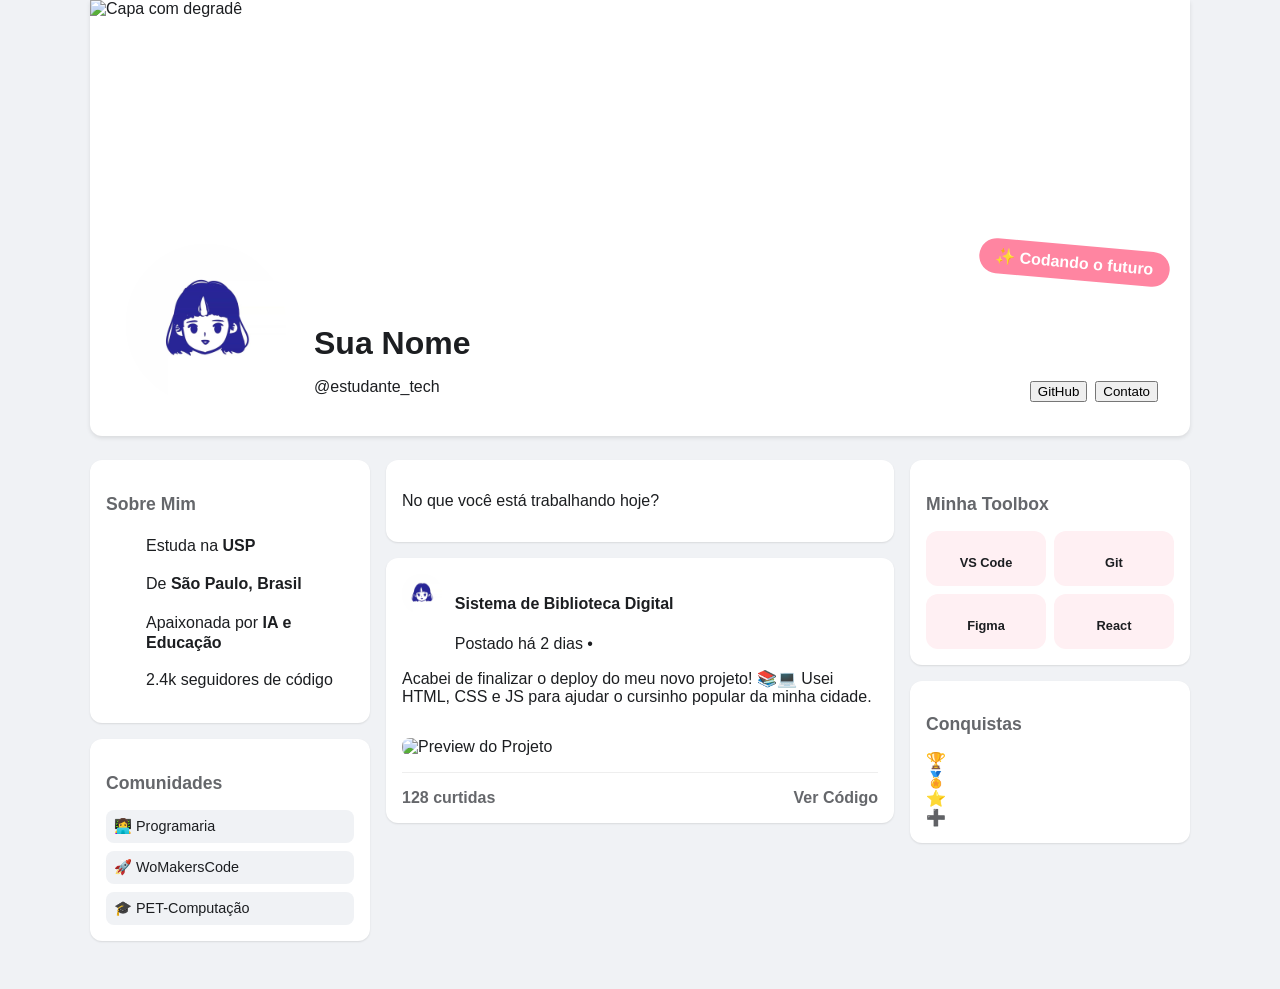
==== templates/portfolio02/index.html @ 7e961a70 "chore: organiza pastas" ====
<!DOCTYPE html>
<html lang="pt-BR">
<head>
    <meta charset="UTF-8">
    <meta name="viewport" content="width=device-width, initial-scale=1.0">
    <title>Tech Profile | Meu Portfólio</title>
    <link rel="stylesheet" href="style.css">
    <script src="https://unpkg.com/@phosphor-icons/web"></script>
</head>
<body>

    <div class="social-container">
        <header class="profile-header">
            <div class="cover-photo">
                <img src="https://images.unsplash.com/photo-1557683316-973673baf926" alt="Capa com degradê">
                <div class="sticker">✨ Codando o futuro</div>
            </div>
            
            <div class="profile-info-bar">
                <div class="avatar-wrapper">
                    <img src="./profile_photo.jpg" alt="Minha Foto" class="profile-pic">
                </div>
                
                <div class="user-meta">
                    <h1>Sua Nome <i class="ph ph-seal-check-fill"></i></h1>
                    <p>@estudante_tech</p>
                </div>

                <div class="action-buttons">
                    <button class="btn-primary"><i class="ph ph-github-logo"></i> GitHub</button>
                    <button class="btn-secondary"><i class="ph ph-messenger-logo"></i> Contato</button>
                </div>
            </div>
        </header>

        <main class="main-content">
            
            <aside class="sidebar-left">
                <section class="card widget">
                    <h3>Sobre Mim</h3>
                    <ul class="details-list">
                        <li><i class="ph ph-graduation-cap"></i> Estuda na <strong>USP</strong></li>
                        <li><i class="ph ph-map-pin"></i> De <strong>São Paulo, Brasil</strong></li>
                        <li><i class="ph ph-heart"></i> Apaixonada por <strong>IA e Educação</strong></li>
                        <li><i class="ph ph-rss"></i> 2.4k seguidores de código</li>
                    </ul>
                </section>

                <section class="card widget">
                    <h3>Comunidades</h3>
                    <div class="community-grid">
                        <div class="comm-item">👩‍💻 Programaria</div>
                        <div class="comm-item">🚀 WoMakersCode</div>
                        <div class="comm-item">🎓 PET-Computação</div>
                    </div>
                </section>
            </aside>

            <section class="feed-area">
                <div class="card status-update">
                    <p>No que você está trabalhando hoje?</p>
                </div>

                <article class="card project-post">
                    <div class="post-header">
                        <img src="./profile_photo.jpg" alt="Avatar" class="mini-avatar">
                        <div>
                            <h4>Sistema de Biblioteca Digital</h4>
                            <span>Postado há 2 dias • <i class="ph ph-globe"></i></span>
                        </div>
                    </div>
                    <div class="post-content">
                        <p>Acabei de finalizar o deploy do meu novo projeto! 📚💻 Usei HTML, CSS e JS para ajudar o cursinho popular da minha cidade.</p>
                        <img src="https://images.unsplash.com/photo-1498050108023-c5249f4df085" alt="Preview do Projeto" class="post-image">
                    </div>
                    <div class="post-actions">
                        <span><i class="ph ph-heart"></i> 128 curtidas</span>
                        <span><i class="ph ph-share-network"></i> Ver Código</span>
                    </div>
                </article>
            </section>

            <aside class="sidebar-right">
                <section class="card widget">
                    <h3>Minha Toolbox</h3>
                    <div class="tools-grid">
                        <div class="tool-card">
                            <i class="ph ph-code"></i>
                            <span>VS Code</span>
                        </div>
                        <div class="tool-card">
                            <i class="ph ph-terminal-window"></i>
                            <span>Git</span>
                        </div>
                        <div class="tool-card">
                            <i class="ph ph-palette"></i>
                            <span>Figma</span>
                        </div>
                        <div class="tool-card">
                            <i class="ph ph-layout"></i>
                            <span>React</span>
                        </div>
                    </div>
                </section>

                <section class="card widget">
                    <h3>Conquistas</h3>
                    <div class="highlights-grid">
                        <div class="highlight-circle">🏆</div>
                        <div class="highlight-circle">🏅</div>
                        <div class="highlight-circle">⭐</div>
                        <div class="highlight-circle">➕</div>
                    </div>
                </section>
            </aside>

        </main>
    </div>

</body>
</html>
---- templates/portfolio02/style.css ----
:root {
    --bg-social: #f0f2f5;
    --brand-color: #ff85a1;
    --header-color: #6b46c1;
    --white: #ffffff;
    --text-main: #1c1e21;
    --text-sub: #65676b;
    --radius: 12px;
}

body {
    background-color: var(--bg-social);
    font-family: 'Segoe UI', Helvetica, Arial, sans-serif;
    color: var(--text-main);
    margin: 0;
}

.social-container {
    max-width: 1100px;
    margin: 0 auto;
    padding-bottom: 2rem;
}

.profile-header {
    background-color: var(--white);
    border-radius: 0 0 var(--radius) var(--radius);
    overflow: hidden;
    box-shadow: 0 2px 4px rgba(0,0,0,0.1);
    margin-bottom: 1.5rem;
}

.cover-photo {
    height: 300px;
    position: relative;
}

.cover-photo img {
    width: 100%;
    height: 100%;
    object-fit: cover;
}

.sticker {
    position: absolute;
    bottom: 20px;
    right: 20px;
    background: var(--brand-color);
    color: white;
    padding: 0.5rem 1rem;
    border-radius: 50px;
    font-weight: bold;
    transform: rotate(5deg);
}

.profile-info-bar {
    padding: 0 2rem 1.5rem;
    display: flex;
    align-items: flex-end;
    gap: 1.5rem;
    margin-top: -60px;
}

.profile-pic {
    width: 160px;
    height: 160px;
    border-radius: 50%;
    border: 4px solid var(--white);
    background-color: #eee;
}

.user-meta h1 {
    font-size: 2rem;
    margin-bottom: 0;
}

.user-meta h1 i { color: #1877f2; font-size: 1.2rem; }

.action-buttons {
    margin-left: auto;
    display: flex;
    gap: 0.5rem;
    padding-bottom: 10px;
}

.main-content {
    display: grid;
    grid-template-columns: 280px 1fr 280px;
    gap: 1rem;
}

.card {
    background: var(--white);
    border-radius: var(--radius);
    padding: 1rem;
    box-shadow: 0 1px 2px rgba(0,0,0,0.1);
    margin-bottom: 1rem;
}

.widget h3 {
    font-size: 1.1rem;
    margin-bottom: 1rem;
    color: var(--text-sub);
}

.details-list {
    list-style: none;
    display: flex;
    flex-direction: column;
    gap: 0.8rem;
}

.details-list i { font-size: 1.4rem; color: var(--text-sub); }

.community-grid {
    display: flex;
    flex-direction: column;
    gap: 0.5rem;
}

.comm-item {
    background: #f0f2f5;
    padding: 0.5rem;
    border-radius: 8px;
    font-size: 0.9rem;
    font-weight: 500;
}

.tools-grid {
    display: grid;
    grid-template-columns: 1fr 1fr;
    gap: 0.5rem;
}

.tool-card {
    background: #fff0f3;
    padding: 1rem;
    border-radius: 12px;
    display: flex;
    flex-direction: column;
    align-items: center;
    gap: 0.5rem;
    transition: transform 0.2s;
}

.tool-card:hover { transform: scale(1.05); }

.tool-card i { font-size: 1.5rem; color: var(--brand-color); }

.tool-card span { font-size: 0.8rem; font-weight: bold; }

.post-header {
    display: flex;
    gap: 0.8rem;
    margin-bottom: 1rem;
}

.mini-avatar { width: 40px; height: 40px; border-radius: 50%; }

.post-image {
    width: 100%;
    border-radius: 8px;
    margin-top: 1rem;
}

.post-actions {
    margin-top: 1rem;
    padding-top: 1rem;
    border-top: 1px solid #eee;
    display: flex;
    justify-content: space-between;
    color: var(--text-sub);
    font-weight: 600;
}

@media (max-width: 1000px) {
    .main-content {
        grid-template-columns: 1fr;
    }
    .sidebar-left, .sidebar-right { order: 2; }
    .feed-area { order: 1; }
}
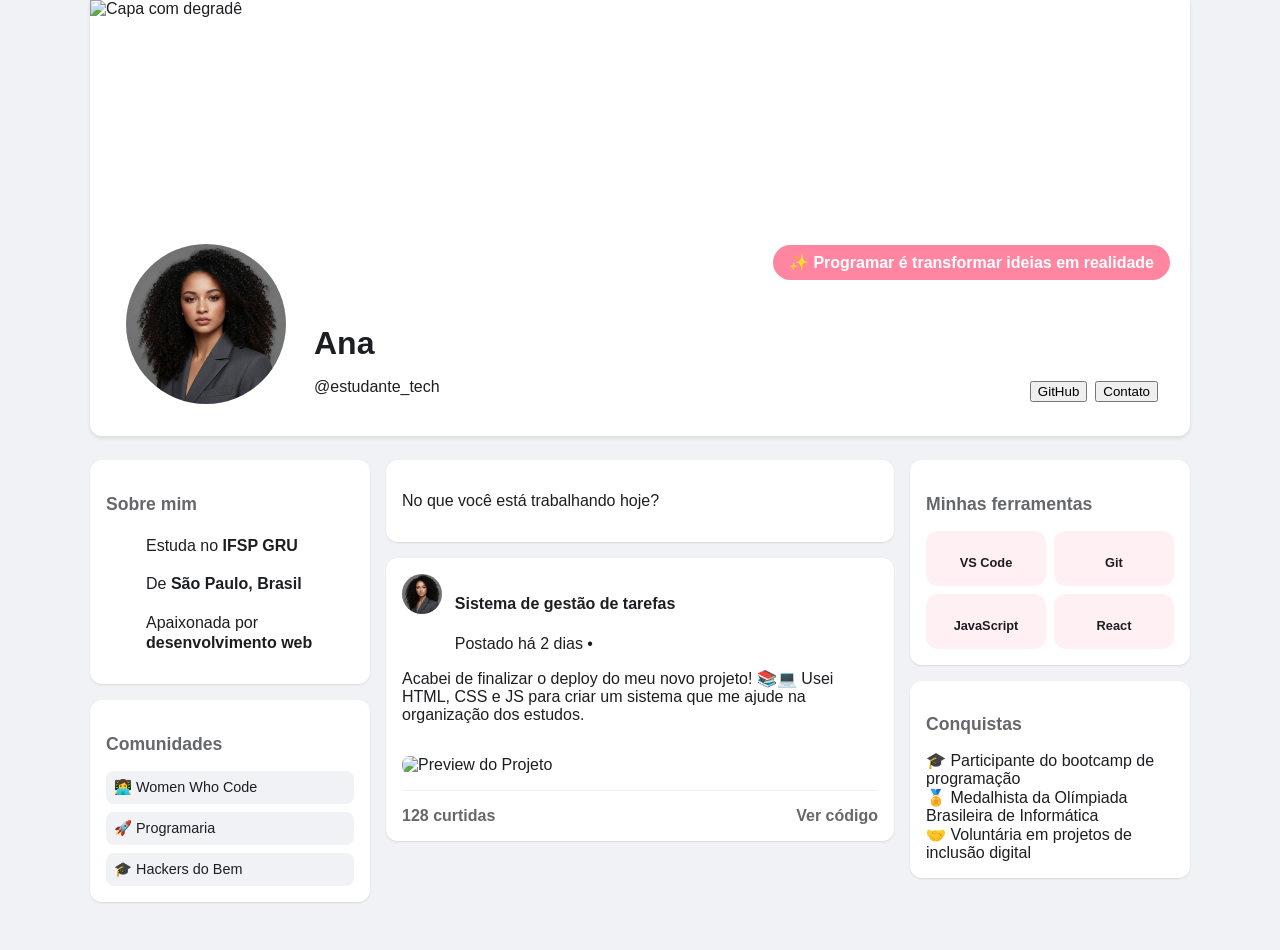
==== commit bcce4c27: "fix: ajustes em todos os templates" ====
--- a/templates/portfolio02/index.html
+++ b/templates/portfolio02/index.html
@@ -6,6 +6,7 @@
     <title>Tech Profile | Meu Portfólio</title>
     <link rel="stylesheet" href="style.css">
     <script src="https://unpkg.com/@phosphor-icons/web"></script>
+    <link rel="stylesheet" type="text/css" href="https://cdn.jsdelivr.net/gh/devicons/devicon@latest/devicon.min.css" />
 </head>
 <body>
 
@@ -13,7 +14,7 @@
         <header class="profile-header">
             <div class="cover-photo">
                 <img src="https://images.unsplash.com/photo-1557683316-973673baf926" alt="Capa com degradê">
-                <div class="sticker">✨ Codando o futuro</div>
+                <div class="sticker">✨ Programar é transformar ideias em realidade</div>
             </div>
             
             <div class="profile-info-bar">
@@ -22,7 +23,7 @@
                 </div>
                 
                 <div class="user-meta">
-                    <h1>Sua Nome <i class="ph ph-seal-check-fill"></i></h1>
+                    <h1>Ana <i class="ph ph-seal-check-fill"></i></h1>
                     <p>@estudante_tech</p>
                 </div>
 
@@ -37,21 +38,20 @@
             
             <aside class="sidebar-left">
                 <section class="card widget">
-                    <h3>Sobre Mim</h3>
+                    <h3>Sobre mim</h3>
                     <ul class="details-list">
-                        <li><i class="ph ph-graduation-cap"></i> Estuda na <strong>USP</strong></li>
+                        <li><i class="ph ph-graduation-cap"></i> Estuda no <strong>IFSP GRU</strong></li>
                         <li><i class="ph ph-map-pin"></i> De <strong>São Paulo, Brasil</strong></li>
-                        <li><i class="ph ph-heart"></i> Apaixonada por <strong>IA e Educação</strong></li>
-                        <li><i class="ph ph-rss"></i> 2.4k seguidores de código</li>
+                        <li><i class="ph ph-heart"></i> Apaixonada por <strong>desenvolvimento web</strong></li>
                     </ul>
                 </section>
 
                 <section class="card widget">
                     <h3>Comunidades</h3>
                     <div class="community-grid">
-                        <div class="comm-item">👩‍💻 Programaria</div>
-                        <div class="comm-item">🚀 WoMakersCode</div>
-                        <div class="comm-item">🎓 PET-Computação</div>
+                        <div class="comm-item">👩‍💻 Women Who Code</div>
+                        <div class="comm-item">🚀 Programaria</div>
+                        <div class="comm-item">🎓 Hackers do Bem</div>
                     </div>
                 </section>
             </aside>
@@ -65,39 +65,39 @@
                     <div class="post-header">
                         <img src="./profile_photo.jpg" alt="Avatar" class="mini-avatar">
                         <div>
-                            <h4>Sistema de Biblioteca Digital</h4>
+                            <h4>Sistema de gestão de tarefas</h4>
                             <span>Postado há 2 dias • <i class="ph ph-globe"></i></span>
                         </div>
                     </div>
                     <div class="post-content">
-                        <p>Acabei de finalizar o deploy do meu novo projeto! 📚💻 Usei HTML, CSS e JS para ajudar o cursinho popular da minha cidade.</p>
+                        <p>Acabei de finalizar o deploy do meu novo projeto! 📚💻 Usei HTML, CSS e JS para criar um sistema que me ajude na organização dos estudos.</p>
                         <img src="https://images.unsplash.com/photo-1498050108023-c5249f4df085" alt="Preview do Projeto" class="post-image">
                     </div>
                     <div class="post-actions">
                         <span><i class="ph ph-heart"></i> 128 curtidas</span>
-                        <span><i class="ph ph-share-network"></i> Ver Código</span>
+                        <span><i class="ph ph-share-network"></i> Ver código</span>
                     </div>
                 </article>
             </section>
 
             <aside class="sidebar-right">
                 <section class="card widget">
-                    <h3>Minha Toolbox</h3>
+                    <h3>Minhas ferramentas</h3>
                     <div class="tools-grid">
                         <div class="tool-card">
-                            <i class="ph ph-code"></i>
+                            <i class="devicon-vscode-plain colored"></i>
                             <span>VS Code</span>
                         </div>
                         <div class="tool-card">
-                            <i class="ph ph-terminal-window"></i>
+                            <i class="devicon-git-plain colored"></i>
                             <span>Git</span>
                         </div>
                         <div class="tool-card">
-                            <i class="ph ph-palette"></i>
-                            <span>Figma</span>
+                            <i class="devicon-javascript-plain colored"></i>
+                            <span>JavaScript</span>
                         </div>
                         <div class="tool-card">
-                            <i class="ph ph-layout"></i>
+                            <i class="devicon-react-original colored"></i>
                             <span>React</span>
                         </div>
                     </div>
@@ -106,10 +106,9 @@
                 <section class="card widget">
                     <h3>Conquistas</h3>
                     <div class="highlights-grid">
-                        <div class="highlight-circle">🏆</div>
-                        <div class="highlight-circle">🏅</div>
-                        <div class="highlight-circle">⭐</div>
-                        <div class="highlight-circle">➕</div>
+                        <div class="highlight-circle">🎓 Participante do bootcamp de programação</div>
+                        <div class="highlight-circle">🏅 Medalhista da Olímpiada Brasileira de Informática</div>
+                        <div class="highlight-circle">🤝 Voluntária em projetos de inclusão digital</div>
                     </div>
                 </section>
             </aside>
--- a/templates/portfolio02/style.css
+++ b/templates/portfolio02/style.css
@@ -49,7 +49,6 @@
     padding: 0.5rem 1rem;
     border-radius: 50px;
     font-weight: bold;
-    transform: rotate(5deg);
 }
 
 .profile-info-bar {
@@ -58,6 +57,8 @@
     align-items: flex-end;
     gap: 1.5rem;
     margin-top: -60px;
+    position: relative;
+    z-index: 10;
 }
 
 .profile-pic {
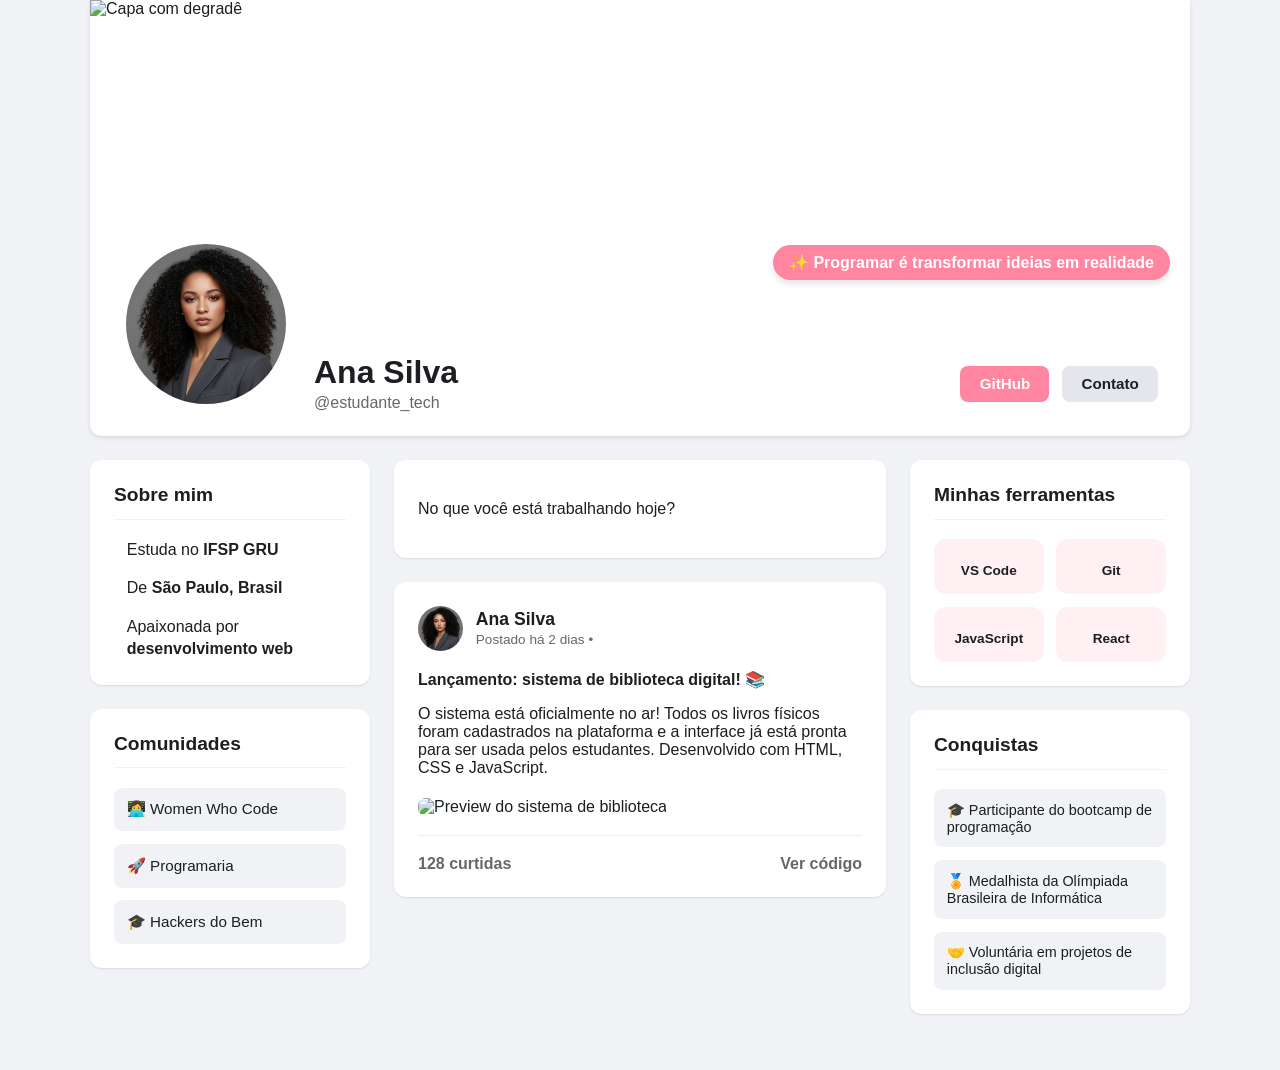
==== commit 02a47597: "fix: melhora layouts dos templates" ====
--- a/templates/portfolio02/index.html
+++ b/templates/portfolio02/index.html
@@ -1,13 +1,15 @@
 <!DOCTYPE html>
 <html lang="pt-BR">
+
 <head>
     <meta charset="UTF-8">
     <meta name="viewport" content="width=device-width, initial-scale=1.0">
-    <title>Tech Profile | Meu Portfólio</title>
+    <title>Meu portfólio</title>
     <link rel="stylesheet" href="style.css">
     <script src="https://unpkg.com/@phosphor-icons/web"></script>
     <link rel="stylesheet" type="text/css" href="https://cdn.jsdelivr.net/gh/devicons/devicon@latest/devicon.min.css" />
 </head>
+
 <body>
 
     <div class="social-container">
@@ -16,33 +18,42 @@
                 <img src="https://images.unsplash.com/photo-1557683316-973673baf926" alt="Capa com degradê">
                 <div class="sticker">✨ Programar é transformar ideias em realidade</div>
             </div>
-            
+
             <div class="profile-info-bar">
                 <div class="avatar-wrapper">
                     <img src="./profile_photo.jpg" alt="Minha Foto" class="profile-pic">
                 </div>
-                
+
                 <div class="user-meta">
-                    <h1>Ana <i class="ph ph-seal-check-fill"></i></h1>
+                    <h1>Ana Silva <i class="ph ph-seal-check"></i></h1>
                     <p>@estudante_tech</p>
                 </div>
 
                 <div class="action-buttons">
-                    <button class="btn-primary"><i class="ph ph-github-logo"></i> GitHub</button>
-                    <button class="btn-secondary"><i class="ph ph-messenger-logo"></i> Contato</button>
+                    <button class="btn-primary">GitHub</button>
+                    <button class="btn-secondary">Contato</button>
                 </div>
             </div>
         </header>
 
         <main class="main-content">
-            
+
             <aside class="sidebar-left">
                 <section class="card widget">
                     <h3>Sobre mim</h3>
                     <ul class="details-list">
-                        <li><i class="ph ph-graduation-cap"></i> Estuda no <strong>IFSP GRU</strong></li>
-                        <li><i class="ph ph-map-pin"></i> De <strong>São Paulo, Brasil</strong></li>
-                        <li><i class="ph ph-heart"></i> Apaixonada por <strong>desenvolvimento web</strong></li>
+                        <li>
+                            <i class="ph ph-graduation-cap"></i>
+                            <span>Estuda no <strong>IFSP GRU</strong></span>
+                        </li>
+                        <li>
+                            <i class="ph ph-map-pin"></i>
+                            <span>De <strong>São Paulo, Brasil</strong></span>
+                        </li>
+                        <li>
+                            <i class="ph ph-heart"></i>
+                            <span>Apaixonada por <strong>desenvolvimento web</strong></span>
+                        </li>
                     </ul>
                 </section>
 
@@ -65,17 +76,23 @@
                     <div class="post-header">
                         <img src="./profile_photo.jpg" alt="Avatar" class="mini-avatar">
                         <div>
-                            <h4>Sistema de gestão de tarefas</h4>
+                            <h4>Ana Silva</h4>
                             <span>Postado há 2 dias • <i class="ph ph-globe"></i></span>
                         </div>
                     </div>
                     <div class="post-content">
-                        <p>Acabei de finalizar o deploy do meu novo projeto! 📚💻 Usei HTML, CSS e JS para criar um sistema que me ajude na organização dos estudos.</p>
-                        <img src="https://images.unsplash.com/photo-1498050108023-c5249f4df085" alt="Preview do Projeto" class="post-image">
+                        <p><strong>Lançamento: sistema de biblioteca digital! 📚</strong></p>
+                        <p>O sistema está oficialmente no ar! Todos os livros físicos foram cadastrados na plataforma e
+                            a interface já está pronta para ser usada pelos estudantes. Desenvolvido com HTML, CSS e
+                            JavaScript.</p>
+                        <img src="https://images.unsplash.com/photo-1507842217343-583bb7270b66?q=80&w=500&auto=format&fit=crop"
+                            alt="Preview do sistema de biblioteca" class="post-image">
                     </div>
                     <div class="post-actions">
                         <span><i class="ph ph-heart"></i> 128 curtidas</span>
-                        <span><i class="ph ph-share-network"></i> Ver código</span>
+                        <a href="#" class="project-link" style="color: var(--text-sub); text-decoration: none;">
+                            <i class="ph ph-github-logo"></i> Ver código
+                        </a>
                     </div>
                 </article>
             </section>
@@ -117,4 +134,5 @@
     </div>
 
 </body>
+
 </html>
--- a/templates/portfolio02/style.css
+++ b/templates/portfolio02/style.css
@@ -18,7 +18,7 @@
 .social-container {
     max-width: 1100px;
     margin: 0 auto;
-    padding-bottom: 2rem;
+    padding: 0 1rem 2rem 1rem;
 }
 
 .profile-header {
@@ -49,6 +49,7 @@
     padding: 0.5rem 1rem;
     border-radius: 50px;
     font-weight: bold;
+    box-shadow: 0 4px 6px rgba(0,0,0,0.1);
 }
 
 .profile-info-bar {
@@ -67,69 +68,137 @@
     border-radius: 50%;
     border: 4px solid var(--white);
     background-color: #eee;
+    object-fit: cover;
 }
 
 .user-meta h1 {
     font-size: 2rem;
-    margin-bottom: 0;
-}
-
-.user-meta h1 i { color: #1877f2; font-size: 1.2rem; }
+    margin-bottom: 0.2rem;
+}
+
+.user-meta h1 i { 
+    color: #1877f2; 
+    font-size: 1.5rem; 
+    vertical-align: middle;
+}
+
+.user-meta p {
+    color: var(--text-sub);
+    font-weight: 500;
+    margin: 0;
+}
 
 .action-buttons {
     margin-left: auto;
     display: flex;
+    gap: 0.8rem;
+    padding-bottom: 10px;
+}
+
+button {
+    cursor: pointer;
+    font-family: inherit;
+    font-size: 0.95rem;
+    transition: all 0.2s;
+}
+
+.btn-primary, .btn-secondary {
+    padding: 0.6rem 1.2rem;
+    border-radius: 8px;
+    font-weight: 600;
+    border: none;
+    display: flex;
+    align-items: center;
     gap: 0.5rem;
-    padding-bottom: 10px;
+}
+
+.btn-primary {
+    background-color: var(--brand-color);
+    color: var(--white);
+}
+
+.btn-primary:hover {
+    filter: brightness(1.1);
+    transform: translateY(-2px);
+}
+
+.btn-secondary {
+    background-color: #e4e6eb;
+    color: var(--text-main);
+}
+
+.btn-secondary:hover {
+    background-color: #d8dadf;
 }
 
 .main-content {
     display: grid;
     grid-template-columns: 280px 1fr 280px;
-    gap: 1rem;
+    gap: 1.5rem;
 }
 
 .card {
     background: var(--white);
     border-radius: var(--radius);
-    padding: 1rem;
+    padding: 1.5rem;
     box-shadow: 0 1px 2px rgba(0,0,0,0.1);
-    margin-bottom: 1rem;
+    margin-bottom: 1.5rem;
 }
 
 .widget h3 {
-    font-size: 1.1rem;
-    margin-bottom: 1rem;
-    color: var(--text-sub);
+    font-size: 1.2rem;
+    margin-top: 0;
+    margin-bottom: 1.2rem;
+    padding-bottom: 0.8rem;
+    color: var(--text-main);
+    border-bottom: 1px solid #f0f2f5;
 }
 
 .details-list {
     list-style: none;
     display: flex;
     flex-direction: column;
-    gap: 0.8rem;
-}
-
-.details-list i { font-size: 1.4rem; color: var(--text-sub); }
+    gap: 1rem;
+    padding: 0;
+    margin: 0;
+}
+
+.details-list li {
+    display: flex;
+    align-items: flex-start;
+    gap: 0.8rem;
+    line-height: 1.4;
+}
+
+.details-list i { 
+    font-size: 1.4rem; 
+    color: var(--text-sub); 
+    margin-top: 2px;
+}
 
 .community-grid {
     display: flex;
     flex-direction: column;
-    gap: 0.5rem;
+    gap: 0.8rem;
 }
 
 .comm-item {
     background: #f0f2f5;
-    padding: 0.5rem;
+    padding: 0.8rem;
     border-radius: 8px;
-    font-size: 0.9rem;
+    font-size: 0.95rem;
     font-weight: 500;
+    transition: background-color 0.2s;
+}
+
+.comm-item:hover {
+    background: #e4e6eb;
 }
 
 .tools-grid {
     display: grid;
     grid-template-columns: 1fr 1fr;
-    gap: 0.5rem;
+    gap: 0.8rem;
 }
 
 .tool-card {
@@ -145,27 +214,66 @@
 
 .tool-card:hover { transform: scale(1.05); }
 
-.tool-card i { font-size: 1.5rem; color: var(--brand-color); }
-
-.tool-card span { font-size: 0.8rem; font-weight: bold; }
+.tool-card i { font-size: 2rem; color: var(--brand-color); }
+
+.tool-card span { font-size: 0.85rem; font-weight: bold; }
+
+.highlights-grid {
+    display: flex;
+    flex-direction: column;
+    gap: 0.8rem;
+}
+
+.highlight-circle {
+    background: #f0f2f5;
+    padding: 0.8rem;
+    border-radius: 8px;
+    font-size: 0.9rem;
+    font-weight: 500;
+    display: flex;
+    align-items: center;
+    gap: 0.5rem;
+}
 
 .post-header {
     display: flex;
-    gap: 0.8rem;
-    margin-bottom: 1rem;
-}
-
-.mini-avatar { width: 40px; height: 40px; border-radius: 50%; }
+    align-items: center;
+    gap: 0.8rem;
+    margin-bottom: 1.2rem;
+}
+
+.post-header h4 {
+    margin: 0;
+    font-size: 1.1rem;
+    line-height: 1.2;
+}
+
+.post-header span {
+    font-size: 0.85rem;
+    color: var(--text-sub);
+}
+
+.post-content p {
+    margin-top: 0;
+    margin-bottom: 0.8rem;
+}
+
+.post-content p strong {
+    display: inline-block;
+    margin-bottom: 0.2rem;
+}
+
+.mini-avatar { width: 45px; height: 45px; border-radius: 50%; object-fit: cover;}
 
 .post-image {
     width: 100%;
     border-radius: 8px;
-    margin-top: 1rem;
+    margin-top: 0.5rem;
 }
 
 .post-actions {
-    margin-top: 1rem;
-    padding-top: 1rem;
+    margin-top: 1.2rem;
+    padding-top: 1.2rem;
     border-top: 1px solid #eee;
     display: flex;
     justify-content: space-between;
@@ -173,10 +281,53 @@
     font-weight: 600;
 }
 
+.post-actions a {
+    transition: color 0.2s;
+}
+
+.post-actions a:hover {
+    color: var(--brand-color) !important;
+}
+
 @media (max-width: 1000px) {
     .main-content {
         grid-template-columns: 1fr;
     }
     .sidebar-left, .sidebar-right { order: 2; }
     .feed-area { order: 1; }
+}
+
+@media (max-width: 768px) {
+    .cover-photo {
+        height: 200px;
+    }
+    
+    .sticker {
+        display: none;
+    }
+
+    .profile-info-bar {
+        flex-direction: column;
+        align-items: center;
+        text-align: center;
+        padding: 0 1rem 1.5rem;
+        margin-top: -50px;
+    }
+
+    .profile-pic {
+        width: 130px;
+        height: 130px;
+    }
+
+    .action-buttons {
+        margin-left: 0;
+        width: 100%;
+        justify-content: center;
+        margin-top: 0.5rem;
+    }
+    
+    .action-buttons button {
+        flex: 1;
+        justify-content: center;
+    }
 }
